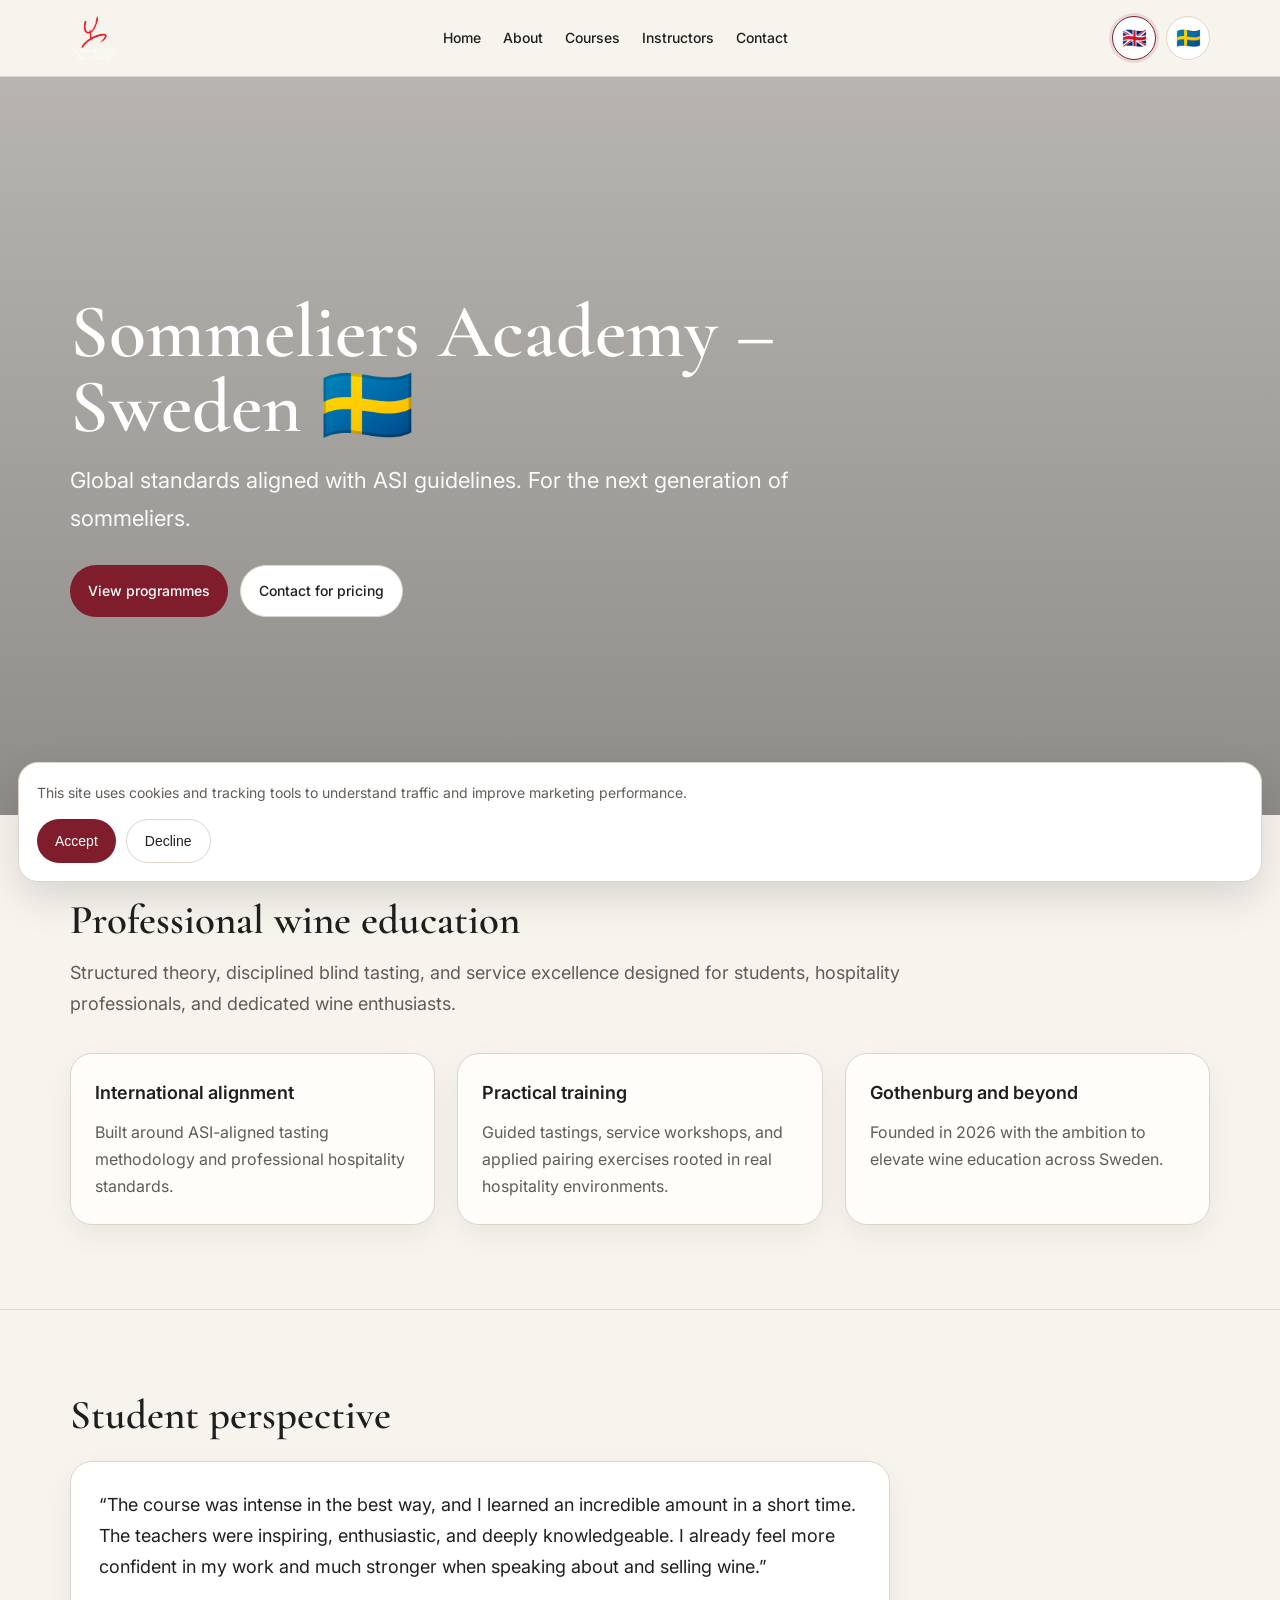
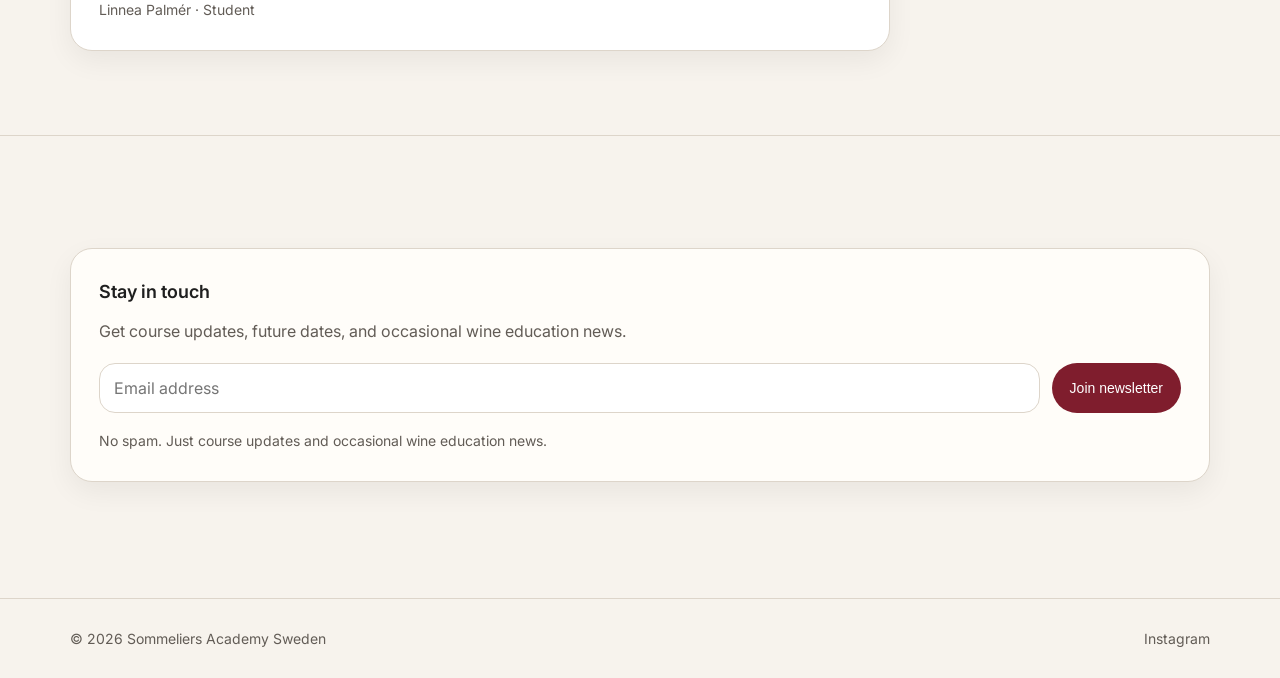
==== index.html @ dd580a21 "Add files via upload" ====
<!DOCTYPE html>
<html lang="en">
<head>
  <meta charset="UTF-8" />
  <meta name="viewport" content="width=device-width, initial-scale=1.0" />
  <title data-title-en="Sommeliers Academy Sweden" data-title-sv="Sommeliers Academy Sverige">Sommeliers Academy Sweden</title>
  <link rel="stylesheet" href="styles.css" />
</head>
<body data-page="home">

<header class="site-header">
  <div class="container header-inner">
    <a class="brand" href="index.html"><img src="logo.png" alt="Sommeliers Academy Sweden logo" /></a>

    <button class="nav-toggle" type="button" aria-controls="site-nav" aria-expanded="false">☰</button>

    <nav id="site-nav" class="site-nav">
      <a href="index.html" data-en="Home" data-sv="Hem">Home</a>
      <a href="about.html" data-en="About" data-sv="Om oss">About</a>
      <a href="courses.html" data-en="Courses" data-sv="Kurser">Courses</a>
      <a href="instructors.html" data-en="Instructors" data-sv="Lärare">Instructors</a>
      <a href="contact.html" data-en="Contact" data-sv="Kontakt">Contact</a>
    </nav>

    <div class="lang">
      <button class="lang-btn" type="button" data-lang-btn="en" aria-label="English">🇬🇧</button>
      <button class="lang-btn" type="button" data-lang-btn="sv" aria-label="Svenska">🇸🇪</button>
    </div>
  </div>
</header>

<section class="hero">
  <div class="container hero-inner">
    <h1 data-en="Sommeliers Academy – Sweden 🇸🇪" data-sv="Sommeliers Academy – Sverige 🇸🇪">
      Sommeliers Academy – Sweden 🇸🇪
    </h1>

    <p
      data-en="Global standards aligned with ASI guidelines. For the next generation of sommeliers."
      data-sv="Globala standarder i linje med ASI:s riktlinjer. För nästa generation sommelierer.">
      Global standards aligned with ASI guidelines. For the next generation of sommeliers.
    </p>

    <div class="hero-actions">
      <a class="btn btn-primary" href="courses.html" data-en="View programmes" data-sv="Se program">View programmes</a>
      <a class="btn btn-secondary" href="contact.html" data-en="Contact for pricing" data-sv="Kontakta oss för pris">Contact for pricing</a>
    </div>
  </div>
</section>

<section class="section">
  <div class="container">
    <h2 data-en="Professional wine education" data-sv="Professionell vinutbildning">Professional wine education</h2>
    <p class="lead"
      data-en="Structured theory, disciplined blind tasting, and service excellence designed for students, hospitality professionals, and dedicated wine enthusiasts."
      data-sv="Strukturerad teori, disciplinerad blindprovning och service på hög nivå för studenter, yrkesverksamma inom hospitality och engagerade vinentusiaster.">
      Structured theory, disciplined blind tasting, and service excellence designed for students, hospitality professionals, and dedicated wine enthusiasts.
    </p>

    <div class="grid-3">
      <div class="card">
        <h3 data-en="International alignment" data-sv="Internationell förankring">International alignment</h3>
        <p
          data-en="Built around ASI-aligned tasting methodology and professional hospitality standards."
          data-sv="Byggt kring ASI-anpassad provningsmetodik och professionella servicestandarder.">
          Built around ASI-aligned tasting methodology and professional hospitality standards.
        </p>
      </div>

      <div class="card">
        <h3 data-en="Practical training" data-sv="Praktisk träning">Practical training</h3>
        <p
          data-en="Guided tastings, service workshops, and applied pairing exercises rooted in real hospitality environments."
          data-sv="Lärarledda provningar, serviceworkshops och praktiska pairing-övningar med verklighetsförankring i hospitality.">
          Guided tastings, service workshops, and applied pairing exercises rooted in real hospitality environments.
        </p>
      </div>

      <div class="card">
        <h3 data-en="Gothenburg and beyond" data-sv="Göteborg och vidare">Gothenburg and beyond</h3>
        <p
          data-en="Founded in 2026 with the ambition to elevate wine education across Sweden."
          data-sv="Grundad 2026 med ambitionen att höja nivån på vinutbildning i hela Sverige.">
          Founded in 2026 with the ambition to elevate wine education across Sweden.
        </p>
      </div>
    </div>
  </div>
</section>

<section class="section section-border">
  <div class="container">
    <h2 data-en="Student perspective" data-sv="Studentperspektiv">Student perspective</h2>

    <div class="testimonial" style="margin-top:24px;">
      <p class="testimonial-quote"
         data-en="“The course was intense in the best way, and I learned an incredible amount in a short time. The teachers were inspiring, enthusiastic, and deeply knowledgeable. I already feel more confident in my work and much stronger when speaking about and selling wine.”"
         data-sv="”Kursen var intensiv på bästa sätt, och jag lärde mig otroligt mycket på kort tid. Lärarna var inspirerande, entusiastiska och mycket kunniga. Jag känner mig redan tryggare i mitt arbete och mycket starkare när jag pratar om och säljer vin.”">
        “The course was intense in the best way, and I learned an incredible amount in a short time. The teachers were inspiring, enthusiastic, and deeply knowledgeable. I already feel more confident in my work and much stronger when speaking about and selling wine.”
      </p>
      <div class="testimonial-meta" data-en="Linnea Palmér · Student" data-sv="Linnea Palmér · Student">Linnea Palmér · Student</div>
    </div>
  </div>
</section>

<section class="section section-border">
  <div class="container">
    <div class="newsletter">
      <h3 data-en="Stay in touch" data-sv="Håll kontakten">Stay in touch</h3>
      <p class="muted"
         data-en="Get course updates, future dates, and occasional wine education news."
         data-sv="Få kursuppdateringar, framtida datum och nyheter om vinutbildning.">
        Get course updates, future dates, and occasional wine education news.
      </p>

      <form
        class="newsletter-form"
        action="https://sommeliersacademysweden.us17.list-manage.com/subscribe/post?u=dcc40fd2be910c613a5ed6754&amp;id=f0f345bcec&amp;f_id=00c7c3e1f0"
        method="post"
        target="_blank"
        novalidate
      >
        <input
          type="email"
          name="EMAIL"
          required
          data-placeholder-en="Email address"
          data-placeholder-sv="E-postadress"
          placeholder="Email address"
        />

        <div style="position:absolute; left:-5000px;" aria-hidden="true">
          <input
            type="text"
            name="b_dcc40fd2be910c613a5ed6754_f0f345bcec"
            tabindex="-1"
            value=""
          />
        </div>

        <button class="btn btn-primary" type="submit" data-en="Join newsletter" data-sv="Prenumerera">
          Join newsletter
        </button>
      </form>

      <p class="small"
         data-en="No spam. Just course updates and occasional wine education news."
         data-sv="Ingen spam. Bara kursuppdateringar och nyheter om vinutbildning.">
        No spam. Just course updates and occasional wine education news.
      </p>
    </div>
  </div>
</section>

<footer class="site-footer">
  <div class="container footer-inner">
    <span data-en="© 2026 Sommeliers Academy Sweden" data-sv="© 2026 Sommeliers Academy Sverige">© 2026 Sommeliers Academy Sweden</span>
    <a href="https://www.instagram.com/sommeliersacademysweden/" target="_blank" rel="noopener">Instagram</a>
  </div>
</footer>

<div class="cookie-banner" id="cookie-banner">
  <p
    data-en="This site uses cookies and tracking tools to understand traffic and improve marketing performance."
    data-sv="Den här sidan använder cookies och spårningsverktyg för att förstå trafik och förbättra marknadsföringen.">
    This site uses cookies and tracking tools to understand traffic and improve marketing performance.
  </p>
  <div class="cookie-actions">
    <button class="btn btn-primary" id="cookie-accept" type="button" data-en="Accept" data-sv="Acceptera">Accept</button>
    <button class="btn btn-secondary" id="cookie-reject" type="button" data-en="Decline" data-sv="Avböj">Decline</button>
  </div>
</div>

<script src="script.js"></script>
</body>
</html>
---- styles.css ----
@import url('https://fonts.googleapis.com/css2?family=Cormorant+Garamond:wght@500;600;700&family=Inter:wght@300;400;500;600&display=swap');

:root{
  --bg:#f7f3ed;
  --bg-soft:#fcfaf7;
  --panel:#fffdf9;
  --text:#1f1f1f;
  --muted:#625c56;
  --line:#ddd5ca;
  --accent:#7f1d2d;
  --accent-soft:#efe3df;
  --max:1140px;
  --shadow:0 10px 28px rgba(0,0,0,.06);
  --radius:22px;
}

*{
  box-sizing:border-box;
  margin:0;
  padding:0;
}

html, body{
  height:100%;
}

body{
  background:var(--bg);
  color:var(--text);
  font-family:'Inter', sans-serif;
  line-height:1.7;
  -webkit-font-smoothing:antialiased;
}

a{
  color:inherit;
  text-decoration:none;
}

img{
  display:block;
  max-width:100%;
}

.container{
  width:min(var(--max), calc(100% - 40px));
  margin:0 auto;
}

/* Header */
.site-header{
  position:sticky;
  top:0;
  z-index:1000;
  background:rgba(247,243,237,.92);
  backdrop-filter:blur(12px);
  border-bottom:1px solid var(--line);
}

.header-inner{
  display:flex;
  align-items:center;
  justify-content:space-between;
  gap:16px;
  padding:14px 0;
}

.brand img{
  height:48px;
  width:auto;
}

.site-nav{
  display:flex;
  align-items:center;
  gap:22px;
}

.site-nav a{
  position:relative;
  font-size:14px;
  font-weight:500;
  padding:4px 0;
}

.site-nav a::after{
  content:"";
  position:absolute;
  left:0;
  bottom:-5px;
  width:0;
  height:2px;
  background:var(--accent);
  transition:width .2s ease;
}

.site-nav a:hover::after{
  width:100%;
}

.nav-toggle{
  display:none;
  border:1px solid var(--line);
  background:#fff;
  color:var(--text);
  border-radius:12px;
  padding:10px 12px;
  font-size:18px;
  cursor:pointer;
}

.lang{
  display:flex;
  gap:10px;
}

.lang-btn{
  width:44px;
  height:44px;
  border-radius:999px;
  border:1px solid var(--line);
  background:#fff;
  font-size:20px;
  display:flex;
  align-items:center;
  justify-content:center;
  cursor:pointer;
  transition:.2s ease;
}

.lang-btn:hover{
  transform:translateY(-1px);
  border-color:var(--accent);
}

.lang-btn.is-active{
  border-color:var(--accent);
  box-shadow:0 0 0 3px rgba(127,29,45,.12);
}

/* Hero */
.hero{
  min-height:82vh;
  display:flex;
  align-items:center;
  position:relative;
  background-size:cover;
  background-position:center;
  overflow:hidden;
}

.hero::before{
  content:"";
  position:absolute;
  inset:0;
  background:linear-gradient(to bottom, rgba(20,20,20,.28), rgba(20,20,20,.46));
}

.hero-inner{
  position:relative;
  color:#fff;
  padding:110px 0 90px;
}

.hero h1{
  font-family:'Cormorant Garamond', serif;
  font-size:clamp(46px, 7vw, 76px);
  line-height:.98;
  font-weight:600;
  margin-bottom:18px;
  max-width:760px;
}

.hero p{
  max-width:760px;
  font-size:clamp(18px, 2.3vw, 22px);
  color:rgba(255,255,255,.94);
}

.hero-actions{
  display:flex;
  gap:12px;
  flex-wrap:wrap;
  margin-top:28px;
}

/* Page hero */
.page-hero{
  position:relative;
  padding:92px 0 72px;
  background-size:cover;
  background-position:center;
  overflow:hidden;
}

.page-hero::before{
  content:"";
  position:absolute;
  inset:0;
  background:linear-gradient(to bottom, rgba(20,20,20,.26), rgba(20,20,20,.46));
}

.page-hero-inner{
  position:relative;
  color:#fff;
}

.page-hero h1{
  font-family:'Cormorant Garamond', serif;
  font-size:clamp(42px, 5vw, 62px);
  font-weight:600;
  margin-bottom:10px;
}

.page-hero p{
  max-width:760px;
  font-size:18px;
  color:rgba(255,255,255,.94);
}

.page-hero-about{ background-image:url("hero1.JPG"); }
.page-hero-courses{ background-image:url("hero2.JPG"); }
.page-hero-instructors{ background-image:url("hero3.JPG"); }
.page-hero-contact{ background-image:url("hero2.JPG"); }
.page-hero-thanks{ background-image:url("hero1.JPG"); }

/* Sections */
.section{
  padding:84px 0;
}

.section-border{
  border-top:1px solid var(--line);
}

.section h1,
.section h2{
  font-family:'Cormorant Garamond', serif;
  font-weight:600;
  line-height:1.05;
  margin-bottom:16px;
}

.section h1{
  font-size:clamp(38px, 4vw, 54px);
}

.section h2{
  font-size:clamp(30px, 3.2vw, 42px);
}

.section h3{
  font-size:18px;
  font-weight:600;
  margin-bottom:10px;
}

.lead{
  max-width:840px;
  font-size:18px;
  color:var(--muted);
}

.muted{
  color:var(--muted);
}

.grid-3{
  display:grid;
  grid-template-columns:repeat(3,1fr);
  gap:22px;
  margin-top:34px;
}

.card{
  background:var(--panel);
  border:1px solid var(--line);
  border-radius:var(--radius);
  padding:24px;
  box-shadow:var(--shadow);
}

.card p{
  color:var(--muted);
}

/* Buttons */
.btn{
  display:inline-flex;
  align-items:center;
  justify-content:center;
  padding:13px 18px;
  border-radius:999px;
  font-size:14px;
  font-weight:500;
  transition:.2s ease;
  border:none;
  cursor:pointer;
}

.btn-primary{
  background:var(--accent);
  color:#fff;
}

.btn-primary:hover{
  background:#671725;
  transform:translateY(-1px);
}

.btn-secondary{
  background:#fff;
  color:var(--text);
  border:1px solid var(--line);
}

.btn-secondary:hover{
  transform:translateY(-1px);
  border-color:var(--accent);
}

/* Courses */
.course{
  padding-top:34px;
}

.course + .course{
  margin-top:42px;
  border-top:1px solid var(--line);
}

.course-title{
  display:flex;
  justify-content:space-between;
  gap:12px;
  flex-wrap:wrap;
  align-items:flex-start;
}

.badge{
  border:1px solid var(--line);
  background:#fff;
  color:var(--muted);
  border-radius:999px;
  padding:8px 12px;
  font-size:12px;
  font-weight:500;
}

.two-col{
  display:grid;
  grid-template-columns:1fr 1fr;
  gap:24px;
  margin-top:22px;
}

.clean{
  padding-left:18px;
  color:var(--muted);
}

.clean li{
  margin:8px 0;
}

.callout{
  margin-top:18px;
  border-left:3px solid var(--accent);
  padding:14px 16px;
  background:var(--accent-soft);
  border-radius:12px;
  color:var(--text);
}

/* Instructor cards */
.instructors-grid{
  display:grid;
  grid-template-columns:repeat(2,1fr);
  gap:26px;
  margin-top:28px;
}

.instructor{
  background:var(--panel);
  border:1px solid var(--line);
  border-radius:var(--radius);
  overflow:hidden;
  box-shadow:var(--shadow);
}

.instructor img{
  width:100%;
  height:360px;
  object-fit:cover;
}

.instructor-body{
  padding:24px;
}

.instructor-name{
  font-family:'Cormorant Garamond', serif;
  font-size:40px;
  line-height:1;
  margin-bottom:6px;
}

.instructor-role{
  color:var(--accent);
  font-size:14px;
  font-weight:600;
  margin-bottom:14px;
}

.instructor-body p{
  color:var(--muted);
}

/* Testimonials */
.testimonial{
  background:#fff;
  border:1px solid var(--line);
  border-radius:var(--radius);
  padding:28px;
  box-shadow:var(--shadow);
  max-width:820px;
}

.testimonial-quote{
  font-size:18px;
  color:var(--text);
}

.testimonial-meta{
  margin-top:16px;
  color:var(--muted);
  font-size:14px;
}

/* Newsletter */
.newsletter{
  background:var(--panel);
  border:1px solid var(--line);
  border-radius:var(--radius);
  padding:28px;
  box-shadow:var(--shadow);
  margin-top:28px;
}

.newsletter-form{
  display:grid;
  grid-template-columns:1fr auto;
  gap:12px;
  margin-top:18px;
  position:relative;
}

.newsletter-form input{
  width:100%;
  padding:14px;
  border:1px solid var(--line);
  border-radius:16px;
  background:#fff;
  color:var(--text);
  font-family:inherit;
  font-size:16px;
}

/* Contact form */
.form{
  max-width:760px;
  margin-top:24px;
}

.form-row{
  display:grid;
  grid-template-columns:1fr 1fr;
  gap:14px;
}

label{
  display:block;
  margin-top:16px;
  margin-bottom:6px;
  font-size:14px;
  color:var(--muted);
}

input, textarea{
  width:100%;
  padding:14px;
  border:1px solid var(--line);
  border-radius:16px;
  background:#fff;
  color:var(--text);
  font-family:inherit;
  font-size:16px;
}

textarea{
  resize:vertical;
}

.small{
  margin-top:16px;
  color:var(--muted);
  font-size:14px;
}

/* Footer */
.site-footer{
  border-top:1px solid var(--line);
  padding:28px 0;
  margin-top:32px;
}

.footer-inner{
  display:flex;
  justify-content:space-between;
  gap:16px;
  flex-wrap:wrap;
  color:var(--muted);
  font-size:14px;
}

/* Cookie banner */
.cookie-banner{
  position:fixed;
  left:18px;
  right:18px;
  bottom:18px;
  z-index:2000;
  background:#fff;
  border:1px solid var(--line);
  border-radius:20px;
  box-shadow:0 16px 40px rgba(0,0,0,.12);
  padding:18px;
  display:none;
}

.cookie-banner.show{
  display:block;
}

.cookie-banner p{
  color:var(--muted);
  font-size:14px;
}

.cookie-actions{
  display:flex;
  gap:10px;
  flex-wrap:wrap;
  margin-top:14px;
}

/* Mobile */
@media (max-width: 980px){
  .nav-toggle{
    display:inline-flex;
  }

  .site-nav{
    display:none;
    width:100%;
    flex-direction:column;
    align-items:flex-start;
    gap:12px;
    border-top:1px solid var(--line);
    padding-top:12px;
  }

  .site-nav.is-open{
    display:flex;
  }

  .header-inner{
    flex-wrap:wrap;
  }

  .grid-3,
  .two-col,
  .instructors-grid,
  .form-row,
  .newsletter-form{
    grid-template-columns:1fr;
  }
}

@media (max-width: 640px){
  .container{
    width:min(var(--max), calc(100% - 24px));
  }

  .hero-inner{
    padding:84px 0 72px;
  }

  .hero-actions{
    width:100%;
  }

  .btn{
    width:100%;
  }

  .page-hero h1{
    font-size:44px;
  }

  .section h1{
    font-size:40px;
  }

  .section h2{
    font-size:34px;
  }

  .instructor-name{
    font-size:34px;
  }

  .instructor img{
    height:300px;
  }
}
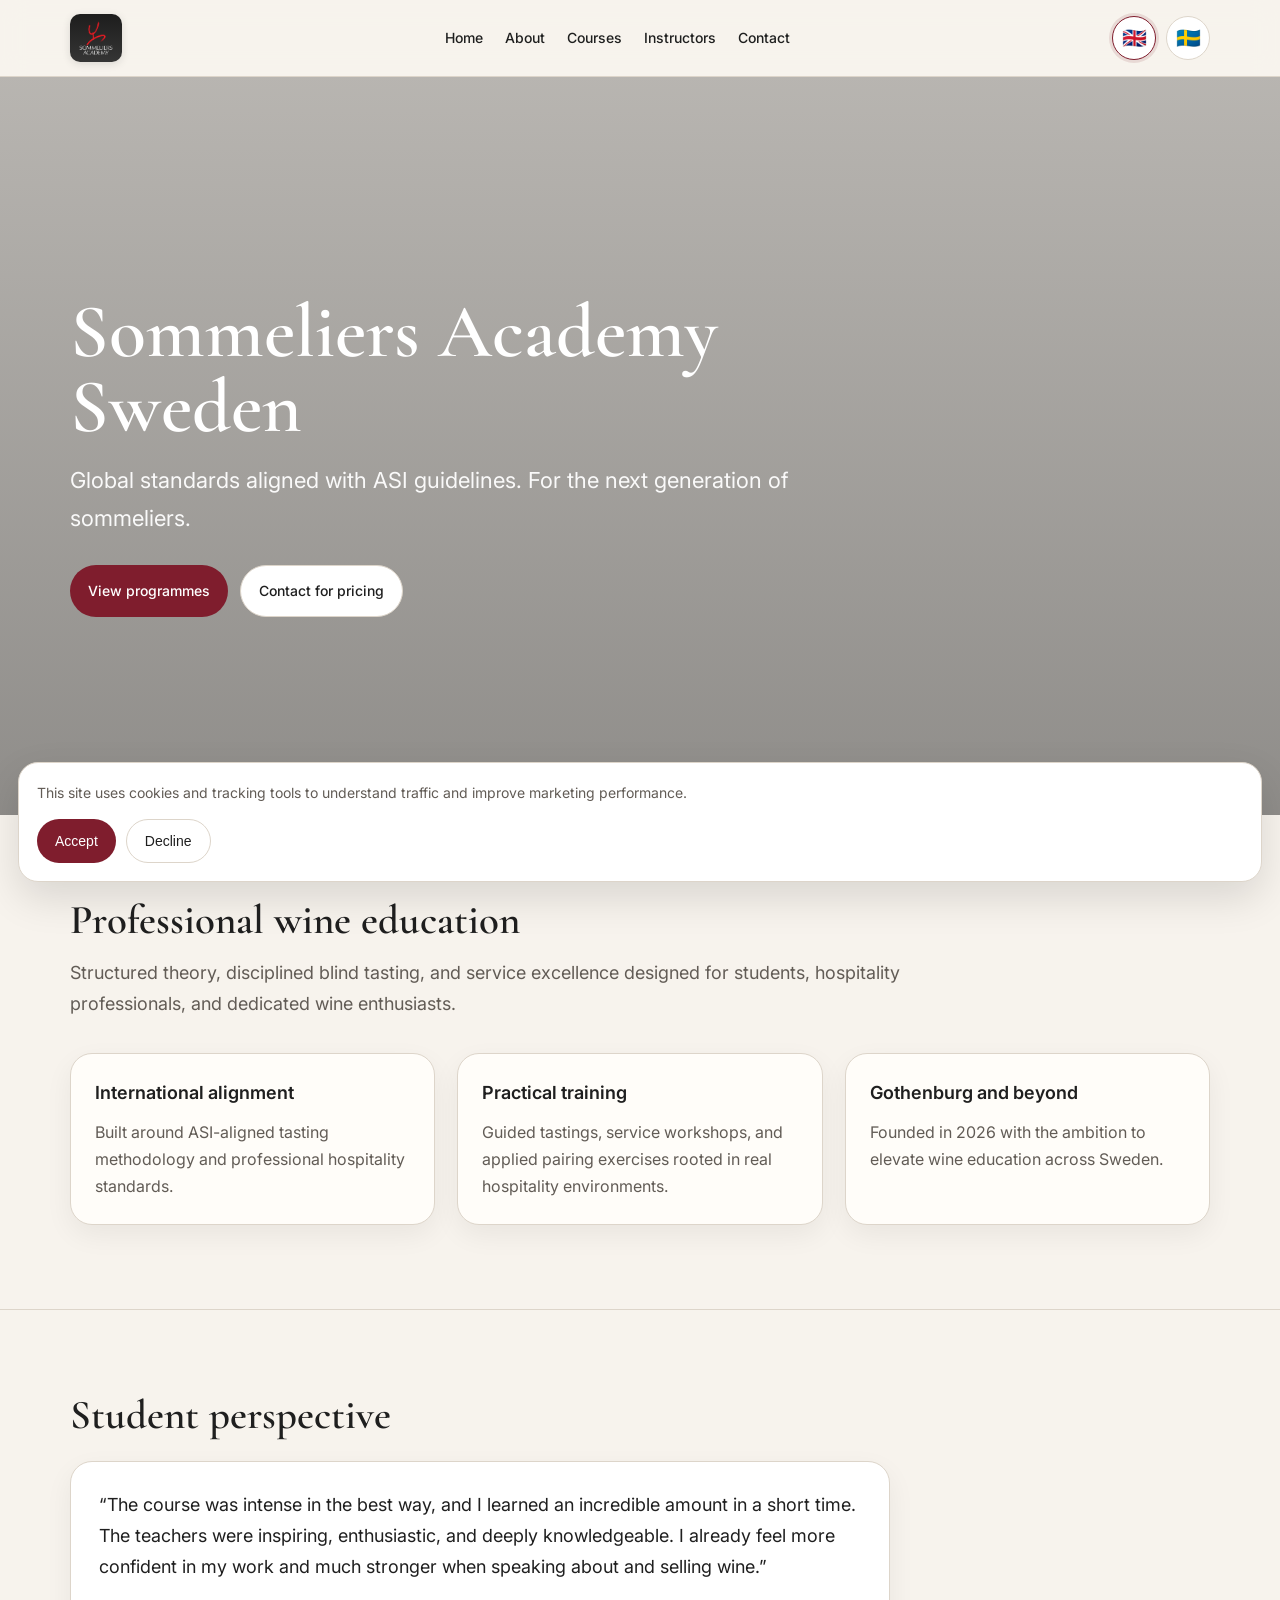
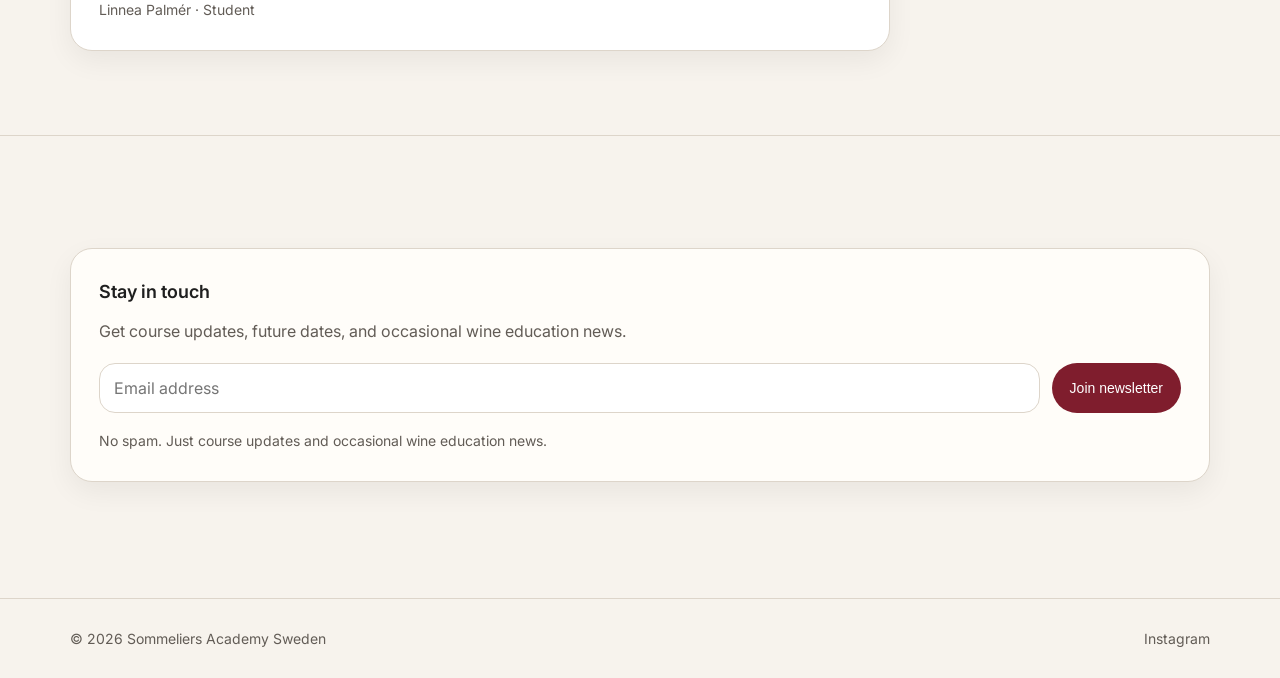
==== commit fe80a38f: "Update index.html" ====
--- a/index.html
+++ b/index.html
@@ -31,9 +31,9 @@
 
 <section class="hero">
   <div class="container hero-inner">
-    <h1 data-en="Sommeliers Academy – Sweden 🇸🇪" data-sv="Sommeliers Academy – Sverige 🇸🇪">
-      Sommeliers Academy – Sweden 🇸🇪
-    </h1>
+ <h1 data-en="Sommeliers Academy Sweden" data-sv="Sommeliers Academy Sverige">
+  Sommeliers Academy Sweden
+</h1>
 
     <p
       data-en="Global standards aligned with ASI guidelines. For the next generation of sommeliers."
@@ -173,4 +173,4 @@
 
 <script src="script.js"></script>
 </body>
-</html>+</html>
--- a/styles.css
+++ b/styles.css
@@ -24,6 +24,10 @@
   height:100%;
 }
 
+body, button, input, textarea{
+  font-family:Optima, Candara, "Noto Sans", sans-serif;
+}
+
 body{
   background:var(--bg);
   color:var(--text);
@@ -65,9 +69,18 @@
   padding:14px 0;
 }
 
+.brand{
+  display:flex;
+  align-items:center;
+}
+
 .brand img{
   height:48px;
   width:auto;
+  background:linear-gradient(to bottom, rgba(20,20,20,0.96), rgba(45,45,45,0.96));
+  padding:6px 8px;
+  border-radius:10px;
+  box-shadow:0 2px 8px rgba(0,0,0,0.12);
 }
 
 .site-nav{
@@ -623,4 +636,4 @@
   .instructor img{
     height:300px;
   }
-}+}
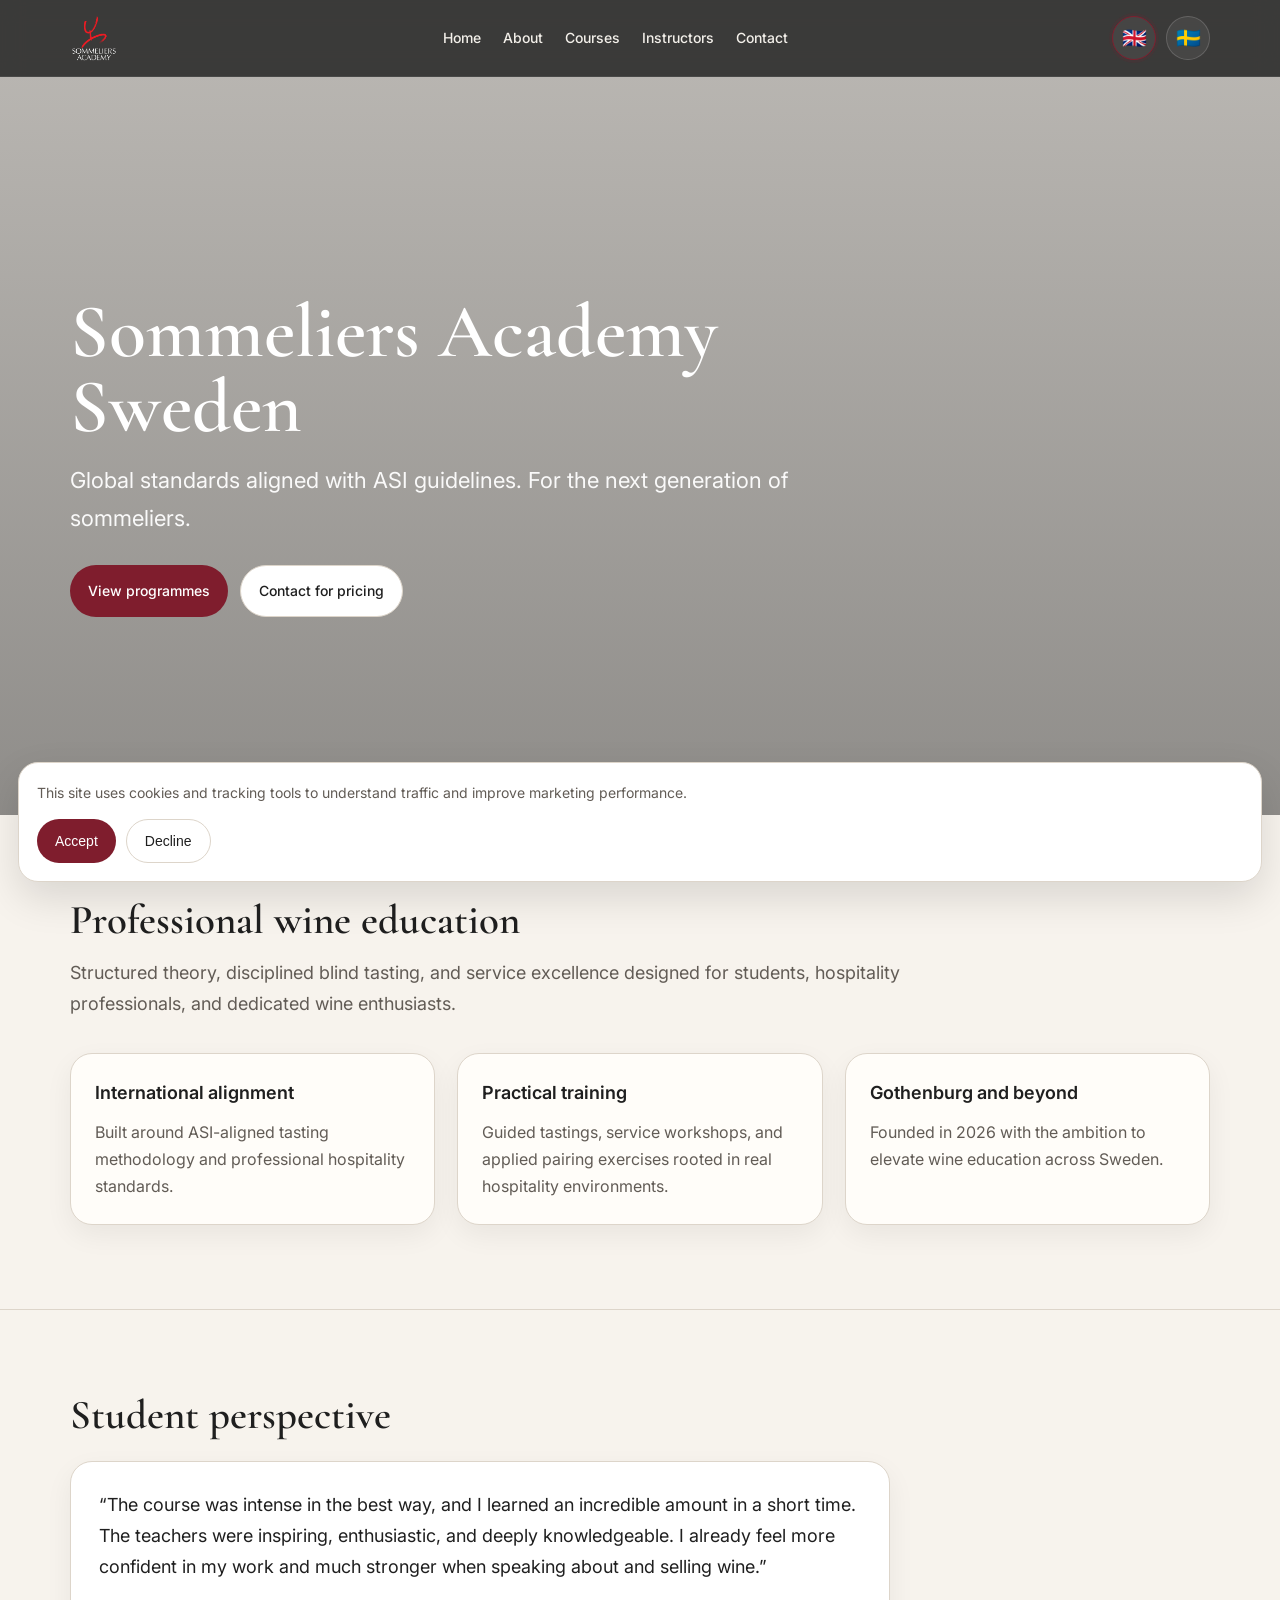
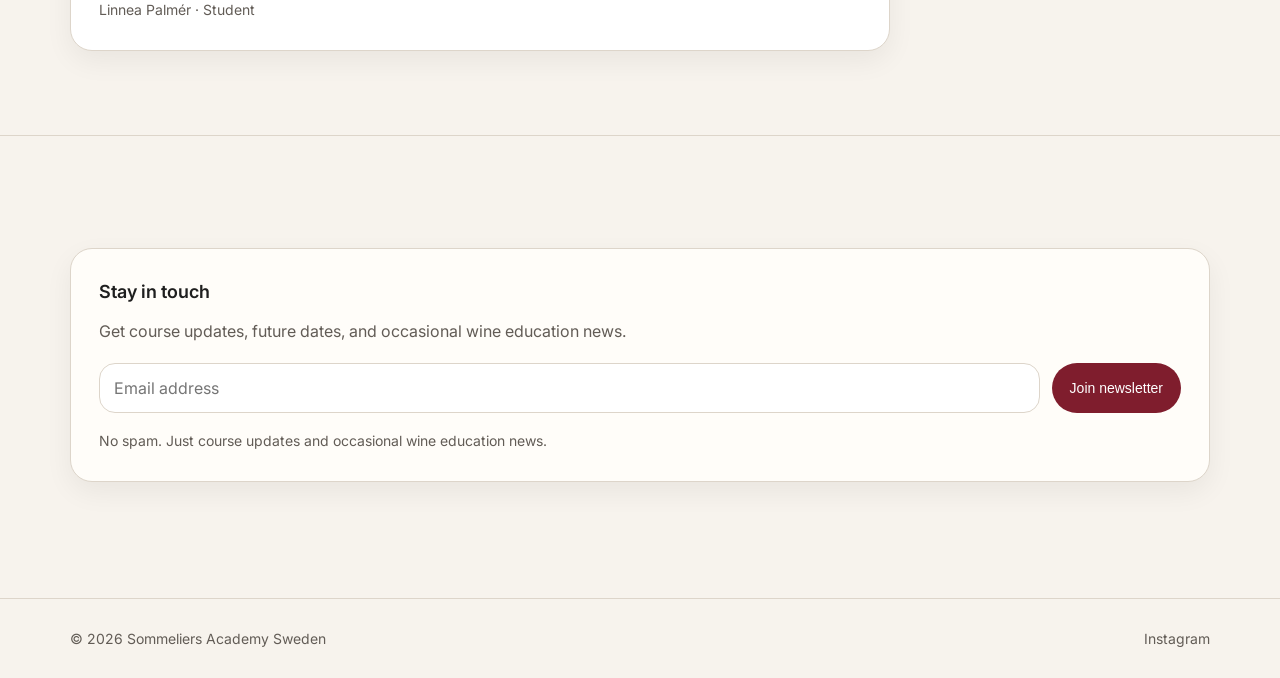
==== commit 172ff8b1: "Update index.html" ====
--- a/index.html
+++ b/index.html
@@ -30,10 +30,14 @@
 </header>
 
 <section class="hero">
+  <div class="hero-slide is-active" style="background-image:url('hero1.JPG');"></div>
+  <div class="hero-slide" style="background-image:url('hero2.JPG');"></div>
+  <div class="hero-slide" style="background-image:url('hero3.JPG');"></div>
+
   <div class="container hero-inner">
- <h1 data-en="Sommeliers Academy Sweden" data-sv="Sommeliers Academy Sverige">
-  Sommeliers Academy Sweden
-</h1>
+    <h1 data-en="Sommeliers Academy Sweden" data-sv="Sommeliers Academy Sverige">
+      Sommeliers Academy Sweden
+    </h1>
 
     <p
       data-en="Global standards aligned with ASI guidelines. For the next generation of sommeliers."
--- a/styles.css
+++ b/styles.css
@@ -56,9 +56,9 @@
   position:sticky;
   top:0;
   z-index:1000;
-  background:rgba(247,243,237,.92);
+  background:rgba(32,32,32,.88);
   backdrop-filter:blur(12px);
-  border-bottom:1px solid var(--line);
+  border-bottom:1px solid rgba(255,255,255,.08);
 }
 
 .header-inner{
@@ -77,10 +77,10 @@
 .brand img{
   height:48px;
   width:auto;
-  background:linear-gradient(to bottom, rgba(20,20,20,0.96), rgba(45,45,45,0.96));
-  padding:6px 8px;
-  border-radius:10px;
-  box-shadow:0 2px 8px rgba(0,0,0,0.12);
+  background:none;
+  padding:0;
+  border-radius:0;
+  box-shadow:none;
 }
 
 .site-nav{
@@ -94,6 +94,7 @@
   font-size:14px;
   font-weight:500;
   padding:4px 0;
+  color:#f3f0ea;
 }
 
 .site-nav a::after{
@@ -113,9 +114,9 @@
 
 .nav-toggle{
   display:none;
-  border:1px solid var(--line);
-  background:#fff;
-  color:var(--text);
+  border:1px solid rgba(255,255,255,.16);
+  background:rgba(255,255,255,.06);
+  color:#f3f0ea;
   border-radius:12px;
   padding:10px 12px;
   font-size:18px;
@@ -131,8 +132,8 @@
   width:44px;
   height:44px;
   border-radius:999px;
-  border:1px solid var(--line);
-  background:#fff;
+  border:1px solid rgba(255,255,255,.16);
+  background:rgba(255,255,255,.06);
   font-size:20px;
   display:flex;
   align-items:center;
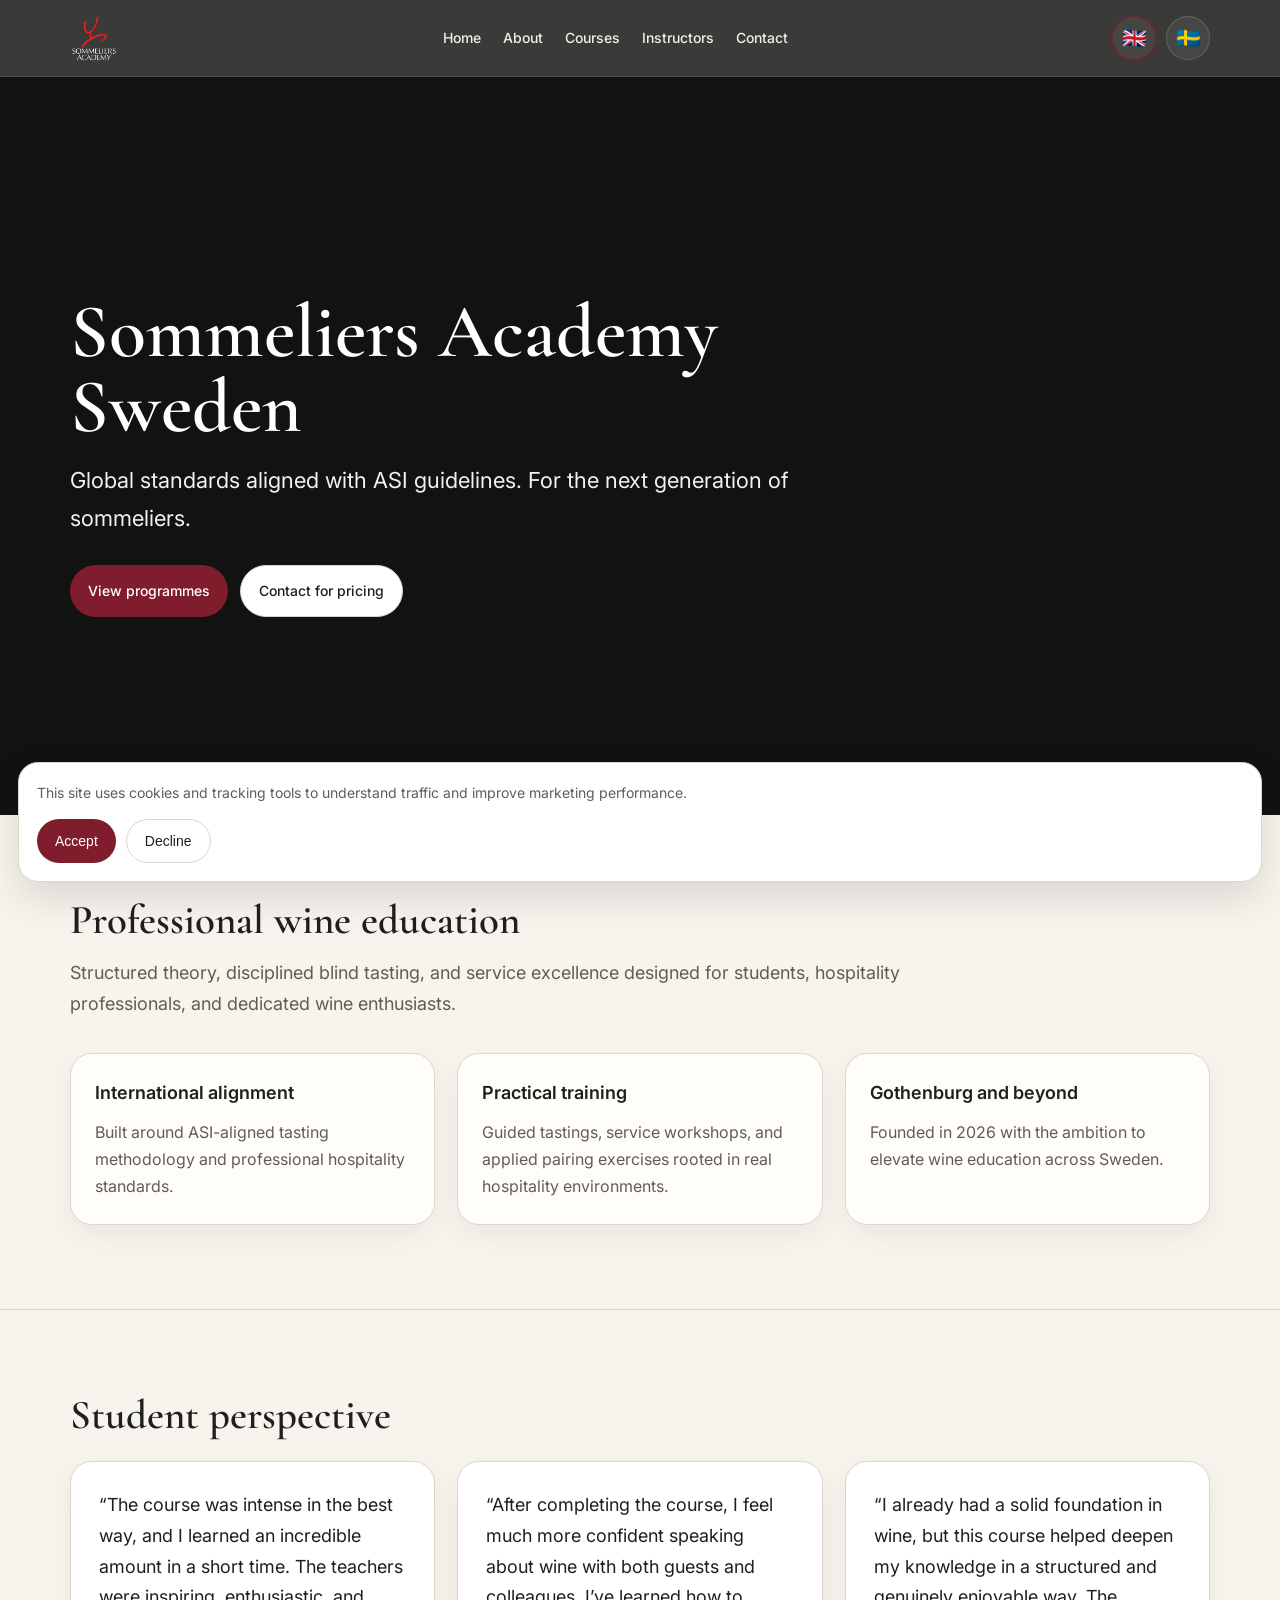
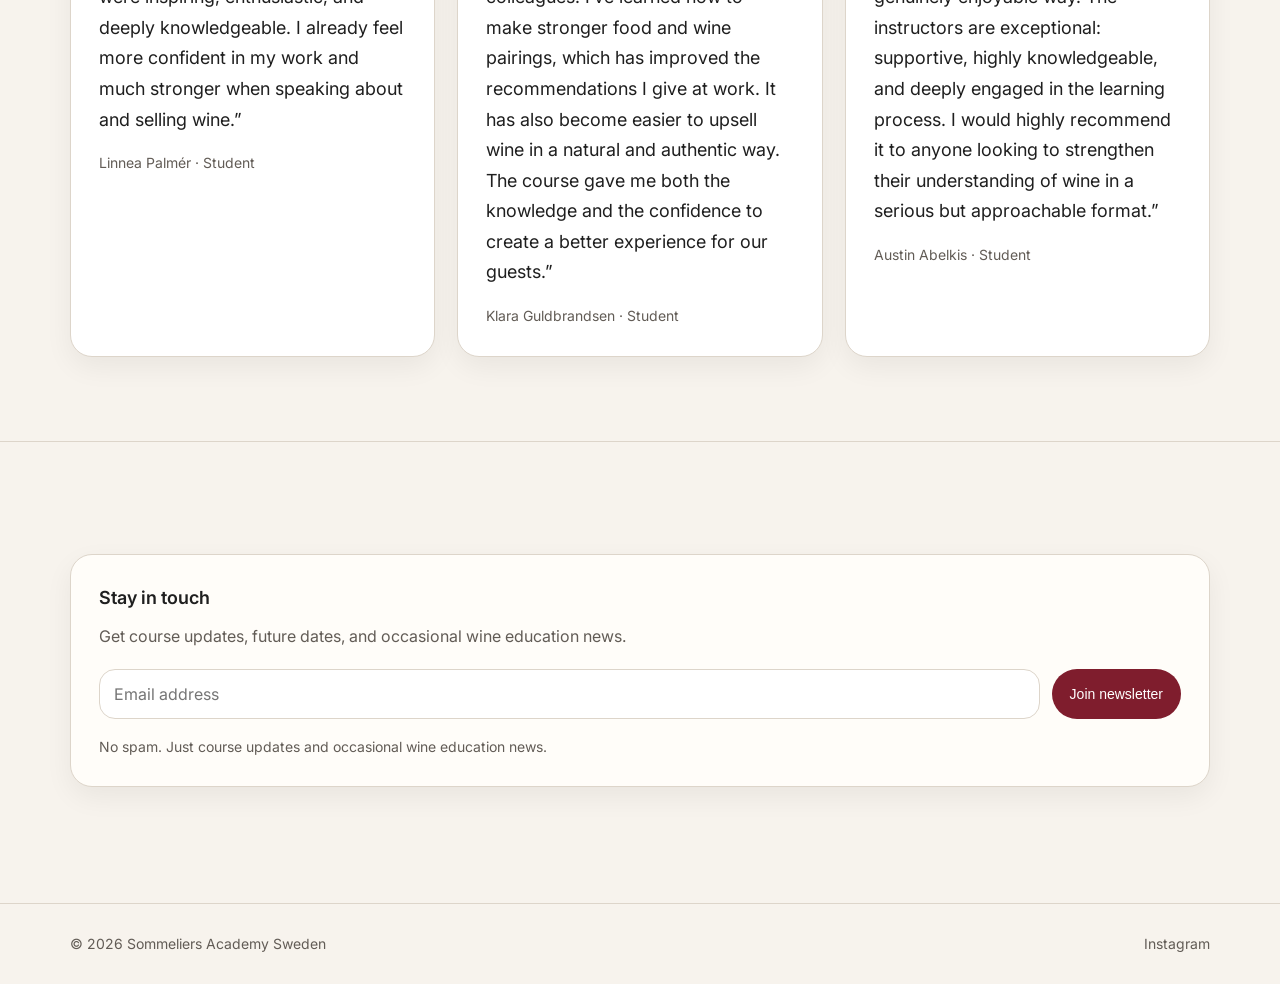
==== commit 51910d6d: "Update index.html" ====
--- a/index.html
+++ b/index.html
@@ -96,13 +96,39 @@
   <div class="container">
     <h2 data-en="Student perspective" data-sv="Studentperspektiv">Student perspective</h2>
 
-    <div class="testimonial" style="margin-top:24px;">
-      <p class="testimonial-quote"
-         data-en="“The course was intense in the best way, and I learned an incredible amount in a short time. The teachers were inspiring, enthusiastic, and deeply knowledgeable. I already feel more confident in my work and much stronger when speaking about and selling wine.”"
-         data-sv="”Kursen var intensiv på bästa sätt, och jag lärde mig otroligt mycket på kort tid. Lärarna var inspirerande, entusiastiska och mycket kunniga. Jag känner mig redan tryggare i mitt arbete och mycket starkare när jag pratar om och säljer vin.”">
-        “The course was intense in the best way, and I learned an incredible amount in a short time. The teachers were inspiring, enthusiastic, and deeply knowledgeable. I already feel more confident in my work and much stronger when speaking about and selling wine.”
-      </p>
-      <div class="testimonial-meta" data-en="Linnea Palmér · Student" data-sv="Linnea Palmér · Student">Linnea Palmér · Student</div>
+    <div class="grid-3" style="margin-top:24px;">
+      <div class="testimonial">
+        <p class="testimonial-quote"
+           data-en="“The course was intense in the best way, and I learned an incredible amount in a short time. The teachers were inspiring, enthusiastic, and deeply knowledgeable. I already feel more confident in my work and much stronger when speaking about and selling wine.”"
+           data-sv="”Kursen var intensiv på bästa sätt, och jag lärde mig otroligt mycket på kort tid. Lärarna var inspirerande, entusiastiska och mycket kunniga. Jag känner mig redan tryggare i mitt arbete och mycket starkare när jag pratar om och säljer vin.”">
+          “The course was intense in the best way, and I learned an incredible amount in a short time. The teachers were inspiring, enthusiastic, and deeply knowledgeable. I already feel more confident in my work and much stronger when speaking about and selling wine.”
+        </p>
+        <div class="testimonial-meta" data-en="Linnea Palmér · Student" data-sv="Linnea Palmér · Student">
+          Linnea Palmér · Student
+        </div>
+      </div>
+
+      <div class="testimonial">
+        <p class="testimonial-quote"
+           data-en="“After completing the course, I feel much more confident speaking about wine with both guests and colleagues. I’ve learned how to make stronger food and wine pairings, which has improved the recommendations I give at work. It has also become easier to upsell wine in a natural and authentic way. The course gave me both the knowledge and the confidence to create a better experience for our guests.”"
+           data-sv="”Efter att ha gått kursen känner jag mig mycket tryggare när jag pratar om vin med både gäster och kollegor. Jag har lärt mig att göra bättre mat- och vinmatchningar, vilket har förbättrat de rekommendationer jag ger i arbetet. Det har också blivit lättare att merförsälja vin på ett naturligt och genuint sätt. Kursen gav mig både kunskapen och självförtroendet att skapa en bättre upplevelse för våra gäster.”">
+          “After completing the course, I feel much more confident speaking about wine with both guests and colleagues. I’ve learned how to make stronger food and wine pairings, which has improved the recommendations I give at work. It has also become easier to upsell wine in a natural and authentic way. The course gave me both the knowledge and the confidence to create a better experience for our guests.”
+        </p>
+        <div class="testimonial-meta" data-en="Klara Guldbrandsen · Student" data-sv="Klara Guldbrandsen · Student">
+          Klara Guldbrandsen · Student
+        </div>
+      </div>
+
+      <div class="testimonial">
+        <p class="testimonial-quote"
+           data-en="“I already had a solid foundation in wine, but this course helped deepen my knowledge in a structured and genuinely enjoyable way. The instructors are exceptional: supportive, highly knowledgeable, and deeply engaged in the learning process. I would highly recommend it to anyone looking to strengthen their understanding of wine in a serious but approachable format.”"
+           data-sv="”Jag hade redan en stabil grund inom vin, men den här kursen hjälpte mig att fördjupa mina kunskaper på ett strukturerat och verkligen roligt sätt. Instruktörerna är exceptionella: stöttande, mycket kunniga och genuint engagerade i lärandet. Jag rekommenderar den varmt till alla som vill stärka sin förståelse för vin i ett seriöst men tillgängligt format.”">
+          “I already had a solid foundation in wine, but this course helped deepen my knowledge in a structured and genuinely enjoyable way. The instructors are exceptional: supportive, highly knowledgeable, and deeply engaged in the learning process. I would highly recommend it to anyone looking to strengthen their understanding of wine in a serious but approachable format.”
+        </p>
+        <div class="testimonial-meta" data-en="Austin Abelkis · Student" data-sv="Austin Abelkis · Student">
+          Austin Abelkis · Student
+        </div>
+      </div>
     </div>
   </div>
 </section>
--- a/styles.css
+++ b/styles.css
@@ -158,9 +158,23 @@
   display:flex;
   align-items:center;
   position:relative;
+  overflow:hidden;
+  background:#111;
+}
+
+.hero-slide{
+  position:absolute;
+  inset:0;
   background-size:cover;
   background-position:center;
-  overflow:hidden;
+  opacity:0;
+  transform:scale(1.02);
+  transition:opacity 1.4s ease, transform 6s ease;
+}
+
+.hero-slide.is-active{
+  opacity:1;
+  transform:scale(1);
 }
 
 .hero::before{
@@ -168,10 +182,12 @@
   position:absolute;
   inset:0;
   background:linear-gradient(to bottom, rgba(20,20,20,.28), rgba(20,20,20,.46));
+  z-index:1;
 }
 
 .hero-inner{
   position:relative;
+  z-index:2;
   color:#fff;
   padding:110px 0 90px;
 }
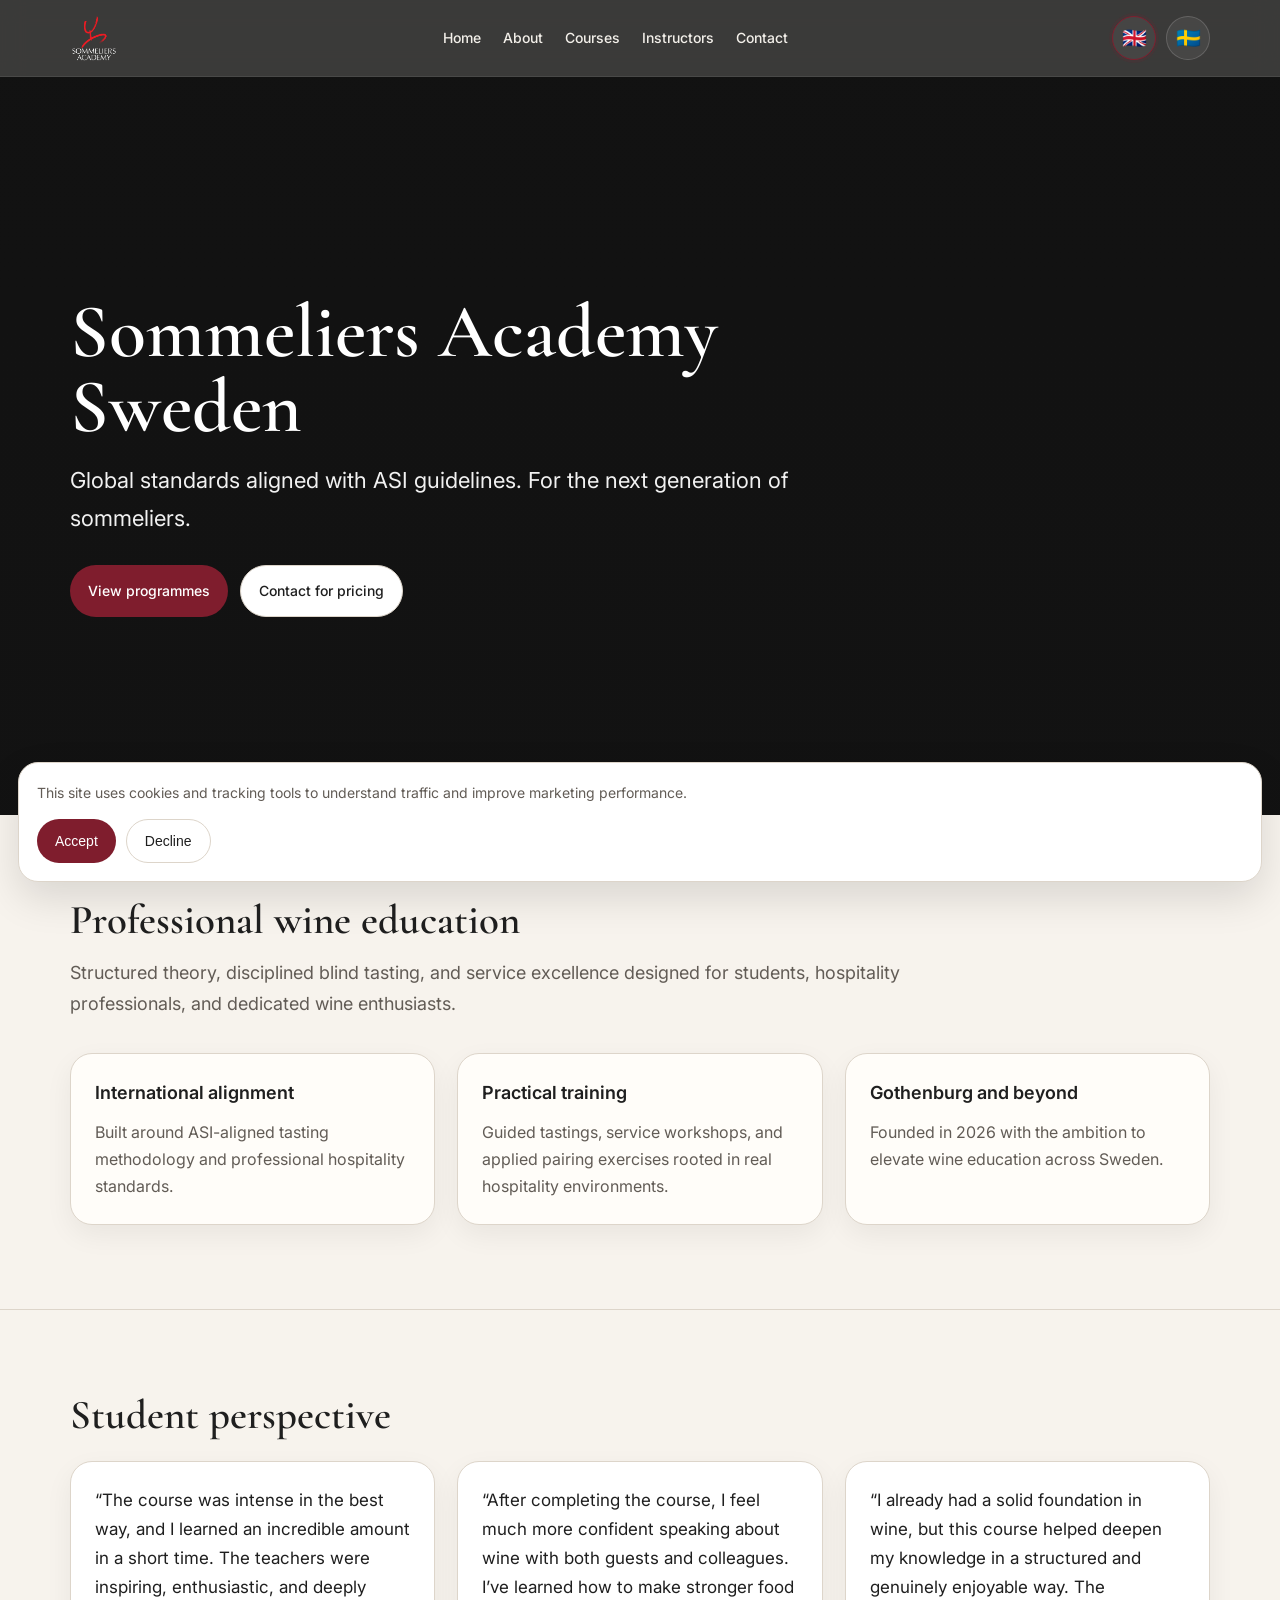
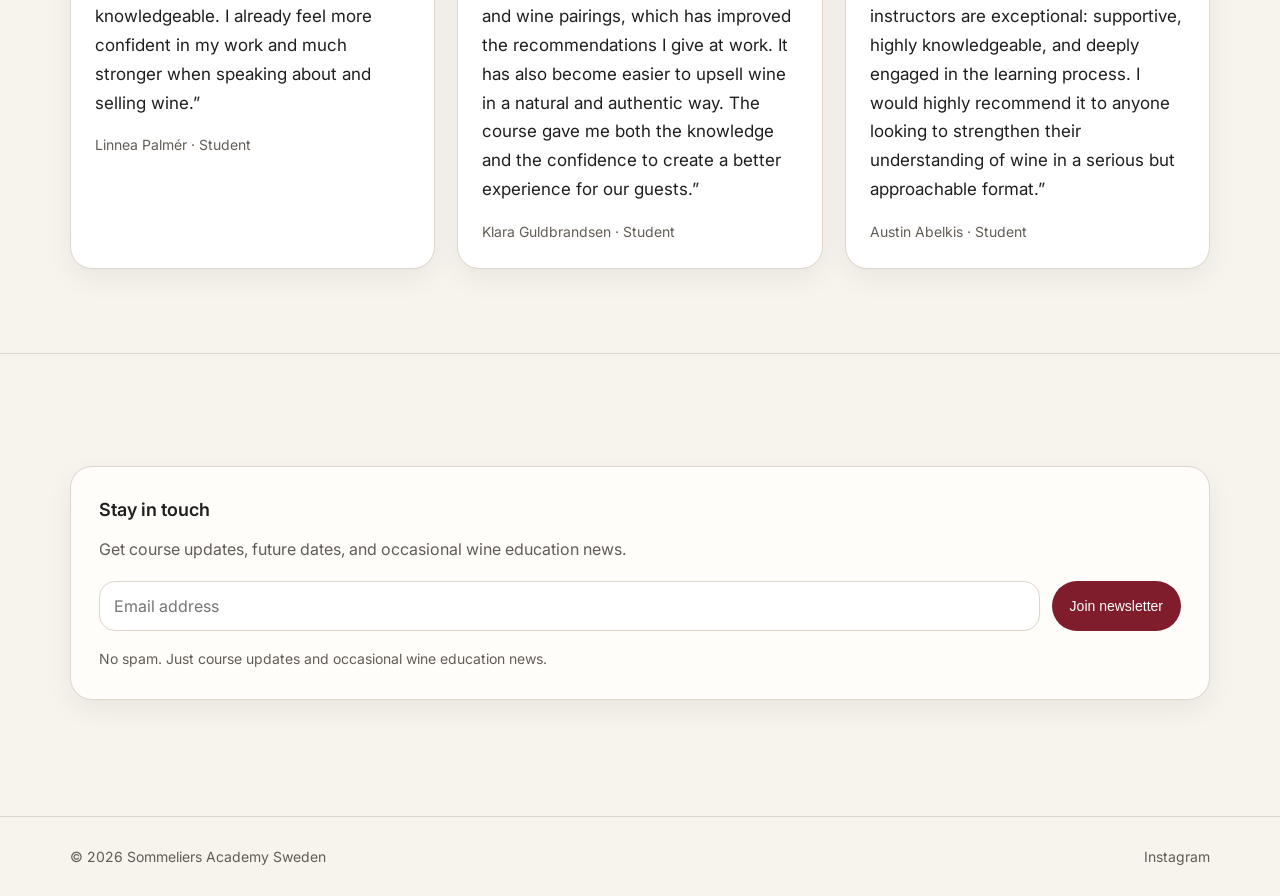
==== commit 8a1fba5c: "Update index.html" ====
--- a/index.html
+++ b/index.html
@@ -5,6 +5,8 @@
   <meta name="viewport" content="width=device-width, initial-scale=1.0" />
   <title data-title-en="Sommeliers Academy Sweden" data-title-sv="Sommeliers Academy Sverige">Sommeliers Academy Sweden</title>
   <link rel="stylesheet" href="styles.css" />
+  <link rel="icon" type="image/png" href="logo.png" />
+<link rel="apple-touch-icon" href="logo.png" />
 </head>
 <body data-page="home">
 
--- a/styles.css
+++ b/styles.css
@@ -297,7 +297,7 @@
 
 .grid-3{
   display:grid;
-  grid-template-columns:repeat(3,1fr);
+  grid-template-columns:repeat(auto-fit, minmax(260px, 1fr));
   gap:22px;
   margin-top:34px;
 }
@@ -451,13 +451,14 @@
   background:#fff;
   border:1px solid var(--line);
   border-radius:var(--radius);
-  padding:28px;
+  padding:24px;
   box-shadow:var(--shadow);
-  max-width:820px;
+  max-width:none;
+  height:100%;
 }
 
 .testimonial-quote{
-  font-size:18px;
+  font-size:17px;
   color:var(--text);
 }
 
